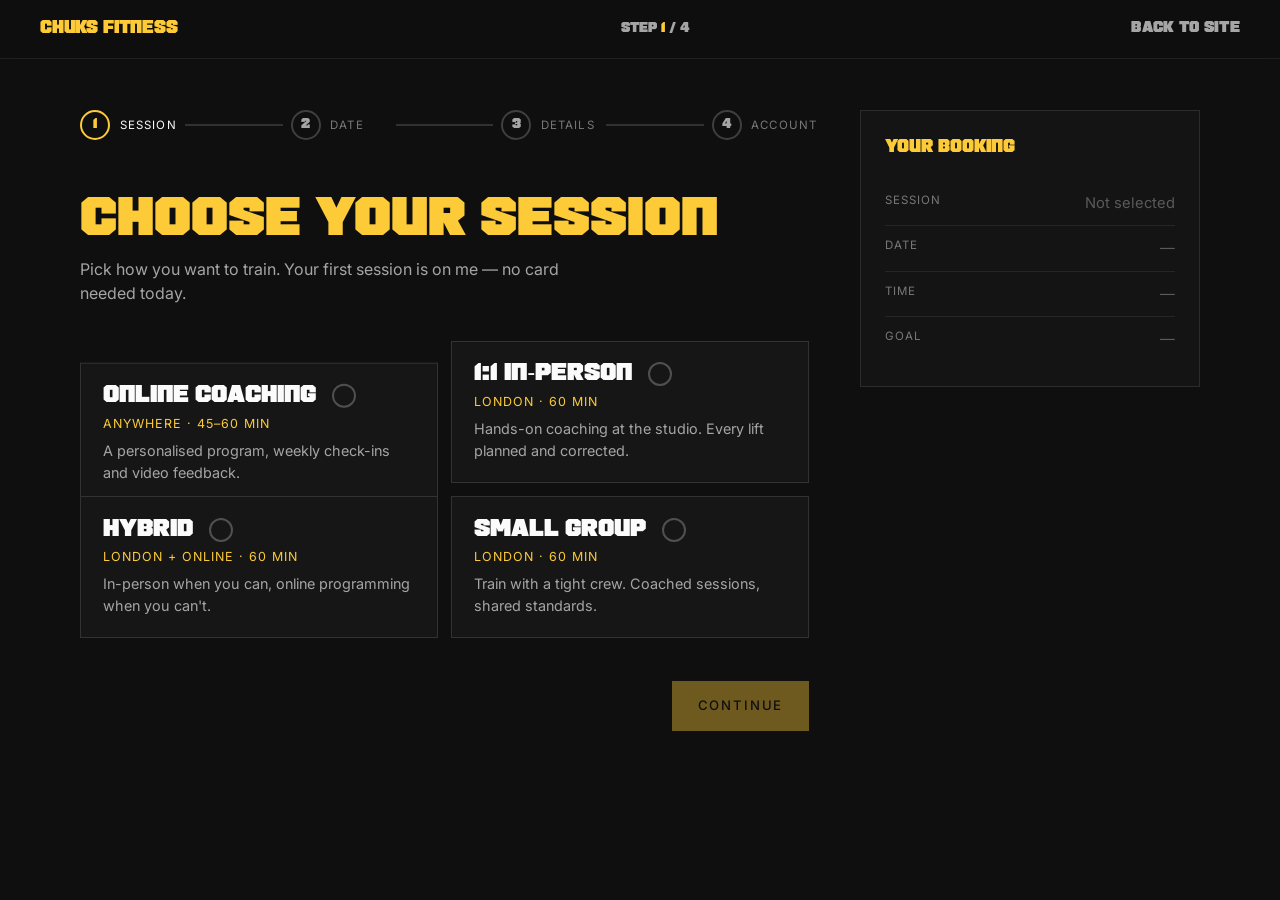
==== booking.html @ 02df944b "Chuks Fitness — coach-led training site (rebuild of lahuella.club aesthetic) Single-page site + book" ====
<!DOCTYPE html>
<html lang="en" class="no-js">
<head>
  <meta charset="UTF-8" />
  <meta name="viewport" content="width=device-width, initial-scale=1.0" />
  <title>Book a session — Chuks Fitness</title>
  <meta name="description" content="Book your free first session with Chuks Fitness — online or in-person coaching in London." />
  <link rel="icon" type="image/svg+xml" href="assets/favicon.svg" />
  <meta name="theme-color" content="#0f0f0f" />
  <link rel="preconnect" href="https://fonts.googleapis.com" />
  <link rel="preconnect" href="https://fonts.gstatic.com" crossorigin />
  <link href="https://fonts.googleapis.com/css2?family=Inter:wght@400;500;600;700&display=swap" rel="stylesheet" />
  <link rel="stylesheet" href="css/styles.css" />
  <link rel="stylesheet" href="css/booking.css" />
  <script>document.documentElement.classList.remove('no-js');</script>
</head>
<body class="booking-page">

  <header class="bk-header">
    <a href="index.html" class="bk-logo">Chuks Fitness</a>
    <span class="bk-stepcount">Step <b id="stepNow">1</b> / 4</span>
    <a href="index.html" class="bk-back hover-effect">Back to site</a>
  </header>

  <main class="bk-wrap">
    <div class="bk-grid">
      <div class="bk-main">

        <!-- stepper -->
        <div class="stepper" id="stepper">
          <div class="stepper__item active"><span class="stepper__dot">1</span><span class="stepper__label">Session</span></div>
          <span class="stepper__bar"></span>
          <div class="stepper__item"><span class="stepper__dot">2</span><span class="stepper__label">Date</span></div>
          <span class="stepper__bar"></span>
          <div class="stepper__item"><span class="stepper__dot">3</span><span class="stepper__label">Details</span></div>
          <span class="stepper__bar"></span>
          <div class="stepper__item"><span class="stepper__dot">4</span><span class="stepper__label">Account</span></div>
        </div>

        <!-- STEP 1 — session -->
        <section class="step is-active" data-step="0">
          <div class="step__head"><h2>Choose your session</h2><p>Pick how you want to train. Your first session is on me — no card needed today.</p></div>
          <div class="opt-grid">
            <button class="opt" data-opt="Online coaching" data-meta="Anywhere · 45–60 min">
              <div class="opt__top"><span class="opt__name">Online coaching</span><span class="opt__check"><svg viewBox="0 0 24 24" fill="none" stroke="#0f0f0f" stroke-width="3"><path d="M5 12l5 5L20 6"/></svg></span></div>
              <span class="opt__meta">Anywhere · 45–60 min</span>
              <span class="opt__desc">A personalised program, weekly check-ins and video feedback.</span>
            </button>
            <button class="opt" data-opt="1:1 in-person" data-meta="London · 60 min">
              <div class="opt__top"><span class="opt__name">1:1 in&#8209;person</span><span class="opt__check"><svg viewBox="0 0 24 24" fill="none" stroke="#0f0f0f" stroke-width="3"><path d="M5 12l5 5L20 6"/></svg></span></div>
              <span class="opt__meta">London · 60 min</span>
              <span class="opt__desc">Hands-on coaching at the studio. Every lift planned and corrected.</span>
            </button>
            <button class="opt" data-opt="Hybrid" data-meta="London + online · 60 min">
              <div class="opt__top"><span class="opt__name">Hybrid</span><span class="opt__check"><svg viewBox="0 0 24 24" fill="none" stroke="#0f0f0f" stroke-width="3"><path d="M5 12l5 5L20 6"/></svg></span></div>
              <span class="opt__meta">London + online · 60 min</span>
              <span class="opt__desc">In-person when you can, online programming when you can't.</span>
            </button>
            <button class="opt" data-opt="Small group" data-meta="London · 60 min">
              <div class="opt__top"><span class="opt__name">Small group</span><span class="opt__check"><svg viewBox="0 0 24 24" fill="none" stroke="#0f0f0f" stroke-width="3"><path d="M5 12l5 5L20 6"/></svg></span></div>
              <span class="opt__meta">London · 60 min</span>
              <span class="opt__desc">Train with a tight crew. Coached sessions, shared standards.</span>
            </button>
          </div>
        </section>

        <!-- STEP 2 — date & time -->
        <section class="step" data-step="1">
          <div class="step__head"><h2>Pick a date &amp; time</h2><p>Choose a slot that works for you. Unavailable times are greyed out.</p></div>
          <div class="cal-layout">
            <div class="cal">
              <div class="cal-head">
                <span class="cal-title" id="calTitle">—</span>
                <div class="cal-nav">
                  <button id="calPrev" aria-label="Previous month"><svg viewBox="0 0 24 24" width="16" height="16" fill="none" stroke="currentColor" stroke-width="2"><path d="M15 18l-6-6 6-6"/></svg></button>
                  <button id="calNext" aria-label="Next month"><svg viewBox="0 0 24 24" width="16" height="16" fill="none" stroke="currentColor" stroke-width="2"><path d="M9 18l6-6-6-6"/></svg></button>
                </div>
              </div>
              <div class="cal-dow"><span>Mo</span><span>Tu</span><span>We</span><span>Th</span><span>Fr</span><span>Sa</span><span>Su</span></div>
              <div class="cal-grid" id="calGrid"></div>
            </div>
            <div class="slots-wrap">
              <h3>Available times</h3>
              <div id="slots"><p class="slots-empty">Select a date to see available times.</p></div>
            </div>
          </div>
        </section>

        <!-- STEP 3 — about you -->
        <section class="step" data-step="2">
          <div class="step__head"><h2>A bit about you</h2><p>So I can tailor the session before you even arrive.</p></div>
          <div class="field"><label for="fName">Your name</label><input id="fName" type="text" placeholder="First name" autocomplete="given-name" /></div>
          <div class="field">
            <label>Your main goal</label>
            <div class="chip-row" data-chips="goal">
              <button class="chip" data-val="Build strength">Build strength</button>
              <button class="chip" data-val="Lose fat">Lose fat</button>
              <button class="chip" data-val="Hybrid performance">Hybrid performance</button>
              <button class="chip" data-val="Run / endurance">Run / endurance</button>
              <button class="chip" data-val="HYROX">HYROX</button>
              <button class="chip" data-val="Feel better">Feel better</button>
            </div>
          </div>
          <div class="field">
            <label>Experience</label>
            <div class="chip-row" data-chips="level">
              <button class="chip" data-val="New to training">New to training</button>
              <button class="chip" data-val="Some experience">Some experience</button>
              <button class="chip" data-val="Experienced">Experienced</button>
            </div>
          </div>
          <div class="field"><label for="fNote">Anything I should know? (optional)</label><textarea id="fNote" rows="3" placeholder="Injuries, schedule, what you're really after…"></textarea></div>
        </section>

        <!-- STEP 4 — account -->
        <section class="step" data-step="3">
          <div class="step__head"><h2>Almost there</h2><p>Create your account to lock in your session — or log in if you've trained with me before.</p></div>
          <div class="auth-tabs">
            <button class="auth-tab is-active" data-auth="signup">Sign up</button>
            <button class="auth-tab" data-auth="login">Log in</button>
          </div>
          <div class="field" data-signup-only><label for="aName">Full name</label><input id="aName" type="text" placeholder="Your name" autocomplete="name" /></div>
          <div class="field"><label for="aEmail">Email</label><input id="aEmail" type="email" placeholder="you@email.com" autocomplete="email" /></div>
          <div class="field"><label for="aPass">Password</label><input id="aPass" type="password" placeholder="••••••••" autocomplete="new-password" /></div>
          <p class="auth-fine">By continuing you agree to the <a href="#">terms</a> &amp; <a href="#">privacy policy</a>.</p>
        </section>

        <!-- nav -->
        <div class="bk-nav" id="bkNav">
          <button class="btn btn-back is-hidden" id="btnBack" type="button">Back</button>
          <button class="btn btn-primary" id="btnNext" type="button" disabled>Continue</button>
        </div>

        <!-- success -->
        <div class="bk-success" id="bkSuccess">
          <div class="tick"><svg viewBox="0 0 24 24" fill="none" stroke="#0f0f0f" stroke-width="3"><path d="M5 12l5 5L20 6"/></svg></div>
          <h2>You're booked</h2>
          <p>Your first session is locked in. I've sent a confirmation to your email with everything you need.</p>
          <div class="sum-card" id="successSummary"></div>
          <a href="index.html" class="btn btn-primary">Back to site</a>
        </div>

      </div>

      <!-- summary -->
      <aside class="bk-summary">
        <h3>Your booking</h3>
        <div class="sum-row" data-goto="0"><span class="sum-k">Session</span><span class="sum-v empty" id="sumSession">Not selected</span></div>
        <div class="sum-row" data-goto="1"><span class="sum-k">Date</span><span class="sum-v empty" id="sumDate">—</span></div>
        <div class="sum-row" data-goto="1"><span class="sum-k">Time</span><span class="sum-v empty" id="sumTime">—</span></div>
        <div class="sum-row" data-goto="2"><span class="sum-k">Goal</span><span class="sum-v empty" id="sumGoal">—</span></div>
      </aside>

    </div>
  </main>

  <script src="vendor/gsap/gsap.min.js"></script>
  <script src="js/booking.js"></script>
</body>
</html>
---- css/styles.css ----
/* =========================================================
   CHHUKS FITNESS — faithful rebuild of lahuella.club
   Design tokens reverse-engineered from the original build.
   ========================================================= */

/* ---- Bundled display typeface (original CWM Bold) ---- */
@font-face {
  font-family: "CWM";
  src: url("../fonts/CWM-Bold.otf") format("opentype");
  font-weight: 700;
  font-style: normal;
  font-display: swap;
}

:root {
  /* colours (lifted from the original stylesheet) */
  --brand-500: #fdca38;   /* signature yellow */
  --brand-900: #6a5518;   /* deep gold */
  --gray-950: #0f0f0f;    /* near-black */
  --gray-800: #424242;
  --gray-500: #787878;
  --gray-300: #a5a5a5;
  --gray-50:  #f2f2f2;
  --paper:    #fbfbfb;    /* light text on dark */
  --bg:       #0f0f0f;    /* dark page background */
  --line:     rgba(255,255,255,0.2); /* dividers on dark */
  --black: #000;
  --white: #fff;

  --font-display: "CWM", "Arial Black", "Helvetica Neue", sans-serif;
  --font-sans: "Inter", ui-sans-serif, system-ui, -apple-system, sans-serif;

  --pad: 1rem;            /* container side padding (mobile) */
  --maxw: 1440px;
  --ease: cubic-bezier(0.22, 1, 0.36, 1);
}
@media (min-width: 1024px) { :root { --pad: 2rem; } }

/* ---- reset / base ---- */
*, *::before, *::after { box-sizing: border-box; }
html { -webkit-text-size-adjust: 100%; background: var(--bg); color-scheme: dark; }
::selection { background: var(--brand-500); color: var(--gray-950); }
body {
  margin: 0;
  background: var(--bg);
  color: var(--paper);
  font-family: var(--font-sans);
  font-size: 1rem;
  line-height: 1.5;
  -webkit-font-smoothing: antialiased;
  text-rendering: optimizeLegibility;
  overflow-x: hidden;
}
img { display: block; max-width: 100%; }
a { color: inherit; text-decoration: none; }
button { font: inherit; color: inherit; background: none; border: 0; cursor: pointer; }
ul { margin: 0; padding: 0; list-style: none; }
h1, h2, h3, h4, p { margin: 0; }

/* ScrollSmoother requires no-scroll on body while it owns the scroll */
.no-scroll { overflow: hidden; height: 100vh; }

/* ---- layout helpers ---- */
.container {
  width: 100%;
  max-width: var(--maxw);
  margin-inline: auto;
  padding-inline: var(--pad);
}
.grid-12 { display: grid; grid-template-columns: repeat(12, minmax(0, 1fr)); column-gap: clamp(0.75rem, 1.4vw, 1rem); }
.grid-8  { display: grid; grid-template-columns: repeat(8, minmax(0, 1fr));  column-gap: clamp(0.75rem, 1.4vw, 1rem); }

/* ---- typography ---- */
.display, .h-sec {
  font-family: var(--font-display);
  font-weight: 700;
  text-transform: uppercase;
  line-height: 0.86;
  letter-spacing: -0.01em;
}
/* hero headline */
.h-hero {
  font-family: var(--font-display);
  font-weight: 700;
  text-transform: uppercase;
  line-height: 0.92;
  letter-spacing: -0.01em;
  font-size: clamp(2.4rem, 7.5vw, 6.5rem);
}
/* big section headings (text-4xl -> text-9xl) */
.h-sec { font-size: clamp(2.5rem, 10vw, 8.5rem); }
/* program row titles (text-xl -> text-5xl) */
.h-prog {
  font-family: var(--font-display);
  font-weight: 700;
  text-transform: uppercase;
  line-height: 1;
  font-size: clamp(1.6rem, 6.5vw, 3.6rem);
}
.kicker {
  font-size: 0.78rem;
  letter-spacing: 0.22em;
  text-transform: uppercase;
  font-weight: 500;
}
.lead { font-size: clamp(1rem, 1.4vw, 1.25rem); color: var(--gray-300); }

.text-brand { color: var(--brand-500); }
.bg-brand { background: var(--brand-500); }
.bg-dark { background: var(--gray-950); }

/* center-grow underline (the original .hover-effect) */
.hover-effect { position: relative; transition: color 0.4s var(--ease); display: inline-block; }
.hover-effect::after {
  content: ""; position: absolute; top: 100%; left: 50%;
  height: 3px; width: 0; transform: translateX(-50%);
  background: var(--brand-500); transition: width 0.4s var(--ease);
}
.hover-effect:hover { color: var(--brand-500); }
.hover-effect:hover::after { width: 100%; }

/* ===========================================================
   PRELOADER
   =========================================================== */
#preloader {
  position: fixed; inset: 0; z-index: 200;
  background: var(--gray-950); color: var(--brand-500);
  display: flex; align-items: center; justify-content: center;
}
#preloader .pl-word { font-family: var(--font-display); text-transform: uppercase; font-size: clamp(2rem, 9vw, 6rem); line-height: 1; overflow: hidden; }
#preloader .pl-count { position: absolute; bottom: 6vh; right: var(--pad); font-family: var(--font-display); font-size: clamp(3rem, 14vw, 11rem); line-height: 0.8; color: var(--brand-500); }
#preloader .pl-bar { position: absolute; bottom: 0; left: 0; height: 4px; width: 0; background: var(--brand-500); }

/* ===========================================================
   HEADER + MENU
   =========================================================== */
.site-header {
  position: fixed; top: 0; left: 0; width: 100%; z-index: 90;
  display: flex; align-items: center; justify-content: space-between;
  padding: 1.35rem var(--pad);
  color: var(--brand-500);
  transition: transform 0.5s var(--ease);
}
.hd-group { display: flex; align-items: center; gap: clamp(1.25rem, 2.6vw, 2.75rem); }
.hd-link, .hd-lang {
  font-family: var(--font-display); text-transform: uppercase; line-height: 1;
  font-size: clamp(1rem, 1.25vw, 1.35rem); letter-spacing: 0.005em; color: var(--brand-500);
}
.hd-lang { cursor: default; }
.hd-wa { color: var(--brand-500); display: flex; transition: transform 0.3s var(--ease); }
.hd-wa:hover { transform: scale(1.12); }
.menu-toggle { display: flex; flex-direction: column; justify-content: center; align-items: flex-end; gap: 5px; width: 48px; height: 48px; padding: 0 12px; background: var(--brand-500); color: var(--gray-950); transition: transform 0.3s var(--ease); }
.menu-toggle span { height: 3px; width: 100%; background: currentColor; transition: transform 0.4s var(--ease), opacity 0.3s, width 0.3s var(--ease); }
.menu-toggle span:nth-child(2) { width: 58%; }
.menu-toggle:hover { transform: scale(1.08); }
.menu-toggle:hover span:nth-child(2) { width: 100%; }
.hd-logo { position: absolute; left: 50%; top: 50%; transform: translate(-50%, -50%); font-family: var(--font-display); text-transform: uppercase; color: var(--brand-500); font-size: clamp(1rem, 1.4vw, 1.3rem); line-height: 1; letter-spacing: -0.01em; white-space: nowrap; }
@media (max-width: 1023px) { .hd-link, .hd-lang { display: none; } }
body.menu-open .menu-toggle span:nth-child(1) { transform: translateY(8px) rotate(45deg); }
body.menu-open .menu-toggle span:nth-child(2) { opacity: 0; }
body.menu-open .menu-toggle span:nth-child(3) { transform: translateY(-8px) rotate(-45deg); }
.header-hidden { transform: translateY(-110%); }

/* full-screen overlay menu */
.menu-overlay {
  position: fixed; inset: 0; z-index: 80;
  background: var(--gray-950); color: var(--paper);
  display: grid; grid-template-rows: 1fr auto;
  padding: 7rem var(--pad) 2.5rem;
  clip-path: inset(0 0 100% 0);
  visibility: hidden;
}
.menu-overlay nav { display: flex; flex-direction: column; justify-content: center; gap: 0.4rem; }
.menu-overlay nav a {
  font-family: var(--font-display); text-transform: uppercase;
  font-size: clamp(2.2rem, 9vw, 6rem); line-height: 1.02; color: var(--paper);
  width: max-content;
}
.menu-overlay nav a:hover { color: var(--brand-500); }
.menu-foot { display: flex; flex-wrap: wrap; gap: 1.4rem 2rem; justify-content: space-between; align-items: end; border-top: 1px solid #2a2a2a; padding-top: 1.5rem; font-size: 0.85rem; letter-spacing: 0.06em; text-transform: uppercase; color: var(--gray-300); }
.menu-foot a:hover { color: var(--brand-500); }

/* ===========================================================
   HERO
   =========================================================== */
.hero { position: relative; height: 100svh; min-height: 600px; overflow: hidden; }
.hero__media { position: absolute; inset: -8% 0; z-index: 0; will-change: transform; }
.hero__media img { width: 100%; height: 100%; object-fit: cover; object-position: center 50%; will-change: transform; }
/* mobile: shift crop so the man on the left sits left-of-frame, face clear of the text */
@media (max-width: 1023px) { .hero__media img { object-position: 44% center; } }
.hero::after { content: ""; position: absolute; inset: 0; z-index: 1;
  background: radial-gradient(125% 95% at 50% 38%, rgba(0,0,0,0.22), rgba(0,0,0,0.8) 100%); }

/* giant stacked headline with cycling middle word */
.hero-title {
  position: absolute; z-index: 3; top: 45%; left: 50%; transform: translate(-50%, -50%);
  width: 100%; margin: 0; padding: 0 var(--pad); text-align: center;
  font-family: var(--font-display); font-weight: 700; text-transform: uppercase;
  color: var(--brand-500); line-height: 0.86; letter-spacing: -0.01em;
  font-size: clamp(2.8rem, 13.5vw, 12rem);
}
.ht-line { display: block; overflow: hidden; }
.ht-line > span { display: block; }
/* taller mask box fully contains the glyph so the next word can't peek;
   negative margin pulls the line back to the tight visual rhythm */
.ht-rotwrap { height: 1.3em; margin-block: -0.22em; }
.ht-rotator { display: block; overflow: hidden; height: 1.3em; }
.ht-words { display: flex; flex-direction: column; will-change: transform; }
.ht-word { height: 1.3em; line-height: 1.3; display: flex; align-items: center; justify-content: center; white-space: nowrap; }

/* video / motion pause control */
.hero-pause {
  position: absolute; z-index: 5; right: var(--pad);
  bottom: calc(clamp(58px, 8vh, 92px) + 1.4rem);
  width: 48px; height: 48px; display: flex; align-items: center; justify-content: center;
  color: var(--brand-500); transition: transform 0.3s var(--ease);
}
.hero-pause:hover { transform: scale(1.1); }
.pause-ic { position: relative; width: 16px; height: 19px; }
.pause-ic::before, .pause-ic::after { content: ""; position: absolute; top: 0; width: 5px; height: 100%; background: currentColor; }
.pause-ic::before { left: 1px; } .pause-ic::after { right: 1px; }
.hero-pause.is-paused .pause-ic::before {
  left: 50%; transform: translateX(-40%); width: 0; height: 0; background: transparent;
  border-top: 9px solid transparent; border-bottom: 9px solid transparent; border-left: 15px solid currentColor;
}
.hero-pause.is-paused .pause-ic::after { display: none; }

/* bottom yellow band + bordered CTA */
.hero-band {
  position: absolute; bottom: 0; left: 0; width: 100%; z-index: 4;
  height: clamp(58px, 8vh, 92px); background: var(--brand-500);
  display: flex; align-items: center; justify-content: center;
}
.hero-cta {
  font-family: var(--font-display); text-transform: uppercase; line-height: 1;
  font-size: clamp(1.05rem, 2.1vw, 1.9rem); color: var(--gray-950);
  background: var(--brand-500); border: 3px solid var(--gray-950);
  padding: 0.6em 1.5em; transition: background 0.35s var(--ease), color 0.35s var(--ease);
}
.hero-cta:hover { background: var(--gray-950); color: var(--brand-500); }

.hero__row { margin-top: 2rem; display: flex; flex-wrap: wrap; gap: 1rem 1.5rem; align-items: center; }
.sr-only { position: absolute; width: 1px; height: 1px; padding: 0; margin: -1px; overflow: hidden; clip: rect(0,0,0,0); white-space: nowrap; border: 0; }

/* buttons */
.btn {
  display: inline-flex; align-items: center; gap: 0.6rem;
  font-size: 0.82rem; letter-spacing: 0.14em; text-transform: uppercase; font-weight: 500;
  padding: 0.95rem 1.6rem; border-radius: 0; transition: background 0.35s, color 0.35s, transform 0.35s var(--ease);
}
.btn-primary { background: var(--brand-500); color: var(--gray-950); }
.btn-primary:hover { transform: translateY(-2px); }
.btn-ghost { border: 1.5px solid rgba(255,255,255,0.55); color: #fff; }
.btn-ghost:hover { background: #fff; color: var(--gray-950); }
.btn-dark { background: transparent; border: 1.5px solid rgba(255,255,255,0.35); color: var(--paper); }
.btn-dark:hover { background: var(--brand-500); color: var(--gray-950); border-color: var(--brand-500); transform: translateY(-2px); }

/* ===========================================================
   SECTION SHELL
   =========================================================== */
section { position: relative; }
.section-pad { padding-block: clamp(3.5rem, 9vw, 8rem); }
.section-label { color: var(--brand-500); margin-bottom: 2.5rem; }

/* ===========================================================
   PROGRAMS (accordion rows w/ hover image)
   =========================================================== */
.programs .h-sec { color: var(--brand-500); margin-bottom: clamp(1.75rem, 4vw, 3.5rem); }
.programs__grid { display: grid; gap: 2rem; }
@media (min-width: 1024px) {
  .programs__grid { grid-template-columns: 0.82fr 1.18fr; gap: clamp(2rem, 4vw, 4.5rem); align-items: start; }
}

/* LEFT — image that swaps with the active program */
.programs__media { position: relative; }
@media (min-width: 1024px) { .programs__media { position: sticky; top: 92px; } }
.pm-stack { position: relative; width: 100%; aspect-ratio: 4/5; overflow: hidden; border-radius: 0; background: #1a1a1a; }
.pm-img { position: absolute; inset: 0; width: 100%; height: 100%; object-fit: cover; opacity: 0; transform: scale(1.06); transition: opacity 0.6s var(--ease), transform 1s var(--ease); }
.pm-img.is-active { opacity: 1; transform: scale(1); }
.pm-cta {
  position: absolute; left: 0; bottom: clamp(1rem, 3vw, 2rem); z-index: 3;
  font-family: var(--font-display); text-transform: uppercase; line-height: 1;
  font-size: clamp(0.95rem, 1.3vw, 1.35rem); color: var(--gray-950);
  background: var(--brand-500); border: 3px solid var(--gray-950);
  padding: 0.55em 1.1em; transition: background 0.35s var(--ease), color 0.35s var(--ease);
}
.pm-cta:hover { background: var(--gray-950); color: var(--brand-500); }

/* RIGHT — program list; active item becomes a yellow panel */
.programs__list { display: flex; flex-direction: column; gap: 0.4rem; }
.prog-item { border-radius: 0; transition: background 0.45s var(--ease); overflow: hidden; }
.prog-item__title {
  display: block; width: 100%; text-align: left; cursor: pointer;
  font-family: var(--font-display); text-transform: uppercase; line-height: 1;
  font-size: clamp(1.45rem, 3.4vw, 3rem); color: var(--paper);
  padding: clamp(0.65rem, 1.3vw, 1rem) clamp(1rem, 1.8vw, 1.5rem);
  transition: color 0.4s var(--ease);
}
.prog-item.is-active { background: var(--brand-500); }
.prog-item.is-active .prog-item__title { color: var(--gray-950); }
.prog-item__body { display: grid; grid-template-rows: 0fr; transition: grid-template-rows 0.5s var(--ease); }
.prog-item__body > div { overflow: hidden; }
.prog-item.is-active .prog-item__body { grid-template-rows: 1fr; }
.prog-item__body p {
  color: var(--gray-950); max-width: 54ch; font-size: clamp(0.95rem, 1.05vw, 1.1rem);
  padding: 0 clamp(1rem, 1.8vw, 1.5rem) clamp(1rem, 1.5vw, 1.35rem);
}
/* per-item image: shown only on mobile (desktop uses the big left image) */
.prog-item__thumb { display: none; }
@media (max-width: 1023px) {
  .programs__media { display: none; }
  .prog-item__thumb { display: block; aspect-ratio: 16/10; overflow: hidden; border-radius: 0; margin: 0 clamp(1rem,1.8vw,1.5rem) clamp(1rem,1.5vw,1.35rem); }
  .prog-item__thumb img { width: 100%; height: 100%; object-fit: cover; }
}

/* ===========================================================
   WAYS TO TRAIN (marquee + swiper)
   =========================================================== */
.ways .h-sec { text-align: left; }
@media (min-width: 1024px) { .ways .h-sec { text-align: center; } }
.ways__sub { text-align: center; color: var(--gray-300); margin-top: 0.5rem; text-transform: uppercase; letter-spacing: 0.16em; font-size: 0.85rem; }
.marquee { overflow: hidden; width: 100%; margin-block: clamp(2rem, 5vw, 4rem); border-block: 2px solid var(--line); padding-block: 1.2rem; }
.marquee__track { display: flex; gap: 0; width: max-content; will-change: transform; }
.marquee__item {
  font-family: var(--font-display); text-transform: uppercase; line-height: 0.7;
  font-size: clamp(2.5rem, 8vw, 7rem); padding-inline: clamp(1.5rem, 3vw, 3rem);
  display: inline-flex; align-items: center;
}
.marquee__item .sep { color: var(--brand-500); margin-left: clamp(1.5rem,3vw,3rem); }

.ways-swiper { overflow: visible; }
.way-card { position: relative; overflow: hidden; border-radius: 6px; aspect-ratio: 3/4; display: flex; align-items: flex-end; }
.way-card img { position: absolute; inset: 0; width: 100%; height: 100%; object-fit: cover; transition: transform 0.7s var(--ease); }
.way-card:hover img { transform: scale(1.06); }
.way-card::after { content: ""; position: absolute; inset: 0; background: linear-gradient(180deg, rgba(0,0,0,0) 35%, rgba(0,0,0,0.8) 100%); }
.way-card__body { position: relative; z-index: 2; padding: 1.5rem; color: #fff; }
.way-card__body h3 { font-family: var(--font-display); text-transform: uppercase; font-size: clamp(1.4rem, 2.4vw, 2rem); line-height: 1; }
.way-card__body p { color: rgba(255,255,255,0.82); font-size: 0.95rem; margin-top: 0.5rem; }
.way-card__tag { position: absolute; top: 1.1rem; left: 1.1rem; z-index: 2; background: var(--brand-500); color: var(--gray-950); font-size: 0.66rem; letter-spacing: 0.12em; text-transform: uppercase; padding: 0.4rem 0.7rem; border-radius: 999px; }

/* ===========================================================
   FEATURE — "This is Chhuks Fitness"
   =========================================================== */
.feature .h-sec { margin-bottom: clamp(1.5rem, 4vw, 3rem); }
.feature__grid { display: grid; gap: 2rem; }
.feature__media { overflow: hidden; border-radius: 6px; aspect-ratio: 4/5; }
.feature__media img { width: 100%; height: 115%; object-fit: cover; will-change: transform; }
.feature__text h3 { font-family: var(--font-display); text-transform: uppercase; font-size: clamp(1.5rem, 3vw, 2.6rem); line-height: 1; margin-bottom: 1.2rem; }
.feature__text p { color: var(--gray-300); max-width: 50ch; font-size: clamp(1rem,1.2vw,1.15rem); }
.feature__stats { display: flex; flex-wrap: wrap; gap: 2.5rem; margin-top: 2.5rem; }
.feature__stats .num { font-family: var(--font-display); font-size: clamp(2rem, 4vw, 3.4rem); line-height: 1; color: var(--brand-500); }
.feature__stats .lbl { font-size: 0.78rem; letter-spacing: 0.12em; text-transform: uppercase; color: var(--gray-300); margin-top: 0.4rem; }
@media (min-width: 1024px) {
  .feature__grid { grid-template-columns: 1fr 1fr; gap: 4rem; align-items: center; }
}

/* ===========================================================
   GALLERY — "Inside the training"
   =========================================================== */
.inside .h-sec { color: var(--brand-500); margin-bottom: clamp(1.5rem, 3vw, 2.5rem); }
.inside-statement {
  position: relative; z-index: 2;
  font-family: var(--font-display); text-transform: uppercase; color: var(--brand-500);
  line-height: 1.04; letter-spacing: -0.005em;
  font-size: clamp(1.4rem, 3.2vw, 2.9rem); max-width: 30ch; margin-bottom: 1.5rem;
}
.inside-grid { position: relative; display: grid; gap: clamp(0.9rem, 2vw, 1.6rem); }
@media (min-width: 768px) {
  .inside-grid { grid-template-columns: repeat(12, 1fr); align-items: start; column-gap: clamp(0.9rem,2vw,1.6rem); row-gap: clamp(0.9rem,2vw,1.6rem); }
  .inside-statement { grid-column: 4 / 13; grid-row: 1; margin-bottom: 0; }
  .i-a { grid-column: 1 / 4; grid-row: 1 / 4; align-self: stretch; aspect-ratio: auto; }
  .i-b { grid-column: 4 / 7; grid-row: 2; }
  .i-c { grid-column: 7 / 10; grid-row: 2; }
  .i-d { grid-column: 10 / 13; grid-row: 2; }
  .inside-cta { grid-column: 4 / 13; grid-row: 3; }
}
.inside-img { display: block; overflow: hidden; position: relative; z-index: 1; aspect-ratio: 3 / 4; border: 3px solid var(--brand-500); }
.inside-img img { width: 100%; height: 100%; object-fit: cover; transition: transform 0.7s var(--ease); }
.inside-img:hover img { transform: scale(1.04); }
.inside-cta {
  justify-self: center; align-self: center; text-align: center; white-space: nowrap;
  font-family: var(--font-display); text-transform: uppercase; line-height: 1;
  font-size: clamp(0.85rem, 1.4vw, 1.4rem); color: var(--gray-950);
  background: var(--brand-500); border: 3px solid var(--gray-950);
  padding: 0.7em 1.3em; transition: background 0.35s var(--ease), color 0.35s var(--ease);
}
.inside-cta:hover { background: var(--gray-950); color: var(--brand-500); }

/* ===========================================================
   FAQ
   =========================================================== */
.faq .h-sec { margin-bottom: clamp(1.5rem, 4vw, 3rem); }
.faq__list { border-top: 2px solid var(--line); }
.faq-item { border-bottom: 2px solid var(--line); }
.faq-item.extra { display: none; }
.faq-item.extra.show { display: block; }
.faq-q { display: flex; align-items: center; justify-content: space-between; gap: 1rem; width: 100%; text-align: left; padding-block: 1.15rem; }
.faq-q h3 { font-size: clamp(1rem, 1.6vw, 1.3rem); text-transform: uppercase; letter-spacing: 0.01em; font-weight: 600; }
.faq-q .ic { width: 22px; height: 22px; position: relative; flex: none; }
.faq-q .ic::before, .faq-q .ic::after { content: ""; position: absolute; background: var(--paper); transition: transform 0.4s var(--ease); }
.faq-q .ic::before { top: 50%; left: 0; width: 100%; height: 2px; transform: translateY(-50%); }
.faq-q .ic::after  { left: 50%; top: 0; height: 100%; width: 2px; transform: translateX(-50%); }
.faq-item.open .ic::after { transform: translateX(-50%) scaleY(0); }
.faq-a { height: 0; overflow: hidden; }
.faq-a p { padding-bottom: 1.3rem; max-width: 70ch; color: var(--gray-300); }
.faq-more { margin-top: 1.6rem; }

/* ===========================================================
   CULTURE / CTA
   =========================================================== */
.culture { position: relative; color: #fff; overflow: hidden; }
.culture__bg { position: absolute; inset: -10% 0; z-index: 0; }
.culture__bg img { width: 100%; height: 100%; object-fit: cover; will-change: transform; }
.culture::after { content: ""; position: absolute; inset: 0; background: rgba(15,15,15,0.72); z-index: 1; }
.culture__inner { position: relative; z-index: 2; }
.culture .h-sec { color: var(--brand-500); }
.culture__statement { font-family: var(--font-display); text-transform: uppercase; line-height: 0.95; font-size: clamp(1.6rem, 4.5vw, 3.6rem); max-width: 20ch; margin-block: 1.5rem 2.5rem; }
.culture__statement em { color: var(--brand-500); font-style: normal; }

/* ===========================================================
   FOOTER
   =========================================================== */
.site-footer { background: var(--black); color: var(--brand-500); padding-block: clamp(3rem, 6vw, 5rem) 2rem; border-top: 1px solid rgba(255,255,255,0.09); }
.footer-logo { font-family: var(--font-display); text-transform: uppercase; line-height: 0.82; font-size: clamp(3rem, 16vw, 13rem); color: var(--brand-500); letter-spacing: -0.01em; }
.footer-grid { display: grid; grid-template-columns: 2fr 1fr 1fr; gap: 2rem; margin-bottom: 3rem; }
.footer-col h4 { font-size: 0.72rem; letter-spacing: 0.16em; text-transform: uppercase; color: var(--gray-500); margin-bottom: 1rem; }
.footer-col a { display: block; padding-block: 0.3rem; color: var(--paper); text-transform: uppercase; font-size: 0.95rem; }
.footer-col a:hover { color: var(--brand-500); }
.footer-bottom { display: flex; flex-wrap: wrap; justify-content: space-between; gap: 1rem; padding-top: 1.5rem; border-top: 1px solid #242424; font-size: 0.78rem; letter-spacing: 0.06em; text-transform: uppercase; color: var(--gray-500); }
@media (max-width: 720px) { .footer-grid { grid-template-columns: 1fr 1fr; } }

/* ===========================================================
   ANIMATION BASE STATES (revealed by JS; safe fallback if JS off)
   =========================================================== */
.line-mask { overflow: hidden; }
[data-reveal] { will-change: transform, opacity; }
.no-js [data-reveal], .reduced [data-reveal] { opacity: 1 !important; transform: none !important; }

/* ===========================================================
   RESPONSIVE TWEAKS
   =========================================================== */
@media (max-width: 1023px) {
  .header-cta { display: none; }
  .prog-head { grid-template-columns: 1fr auto; }
  .prog-index { display: none; }
}

/* reduced motion */
/* ===========================================================
   MARK LINE — video grows from between the words on scroll
   =========================================================== */
.markline { position: relative; height: 300vh; background: var(--bg); }
.markline__stage { position: relative; height: 100vh; overflow: hidden; display: flex; flex-direction: column; align-items: center; justify-content: center; gap: clamp(0.25rem, 2vh, 1.4rem); }
.ml-text { position: relative; z-index: 1; font-family: var(--font-display); text-transform: uppercase; color: var(--brand-500); line-height: 0.84; letter-spacing: -0.01em; text-align: center; font-size: clamp(2rem, 8.5vw, 7rem); will-change: transform, opacity; }
.ml-text span { display: block; }
.ml-video { position: relative; z-index: 2; height: 26vh; aspect-ratio: 9 / 16; overflow: hidden; flex: none; will-change: transform; }
.ml-video video { width: 100%; height: 100%; object-fit: cover; display: block; }
.ml-cta { position: absolute; z-index: 3; left: 50%; bottom: clamp(2rem, 8vh, 5rem); transform: translateX(-50%); font-family: var(--font-display); text-transform: uppercase; line-height: 1; font-size: clamp(1rem, 1.6vw, 1.6rem); color: var(--gray-950); background: var(--brand-500); border: 3px solid var(--gray-950); padding: 0.65em 1.4em; opacity: 0; will-change: opacity; transition: background 0.35s var(--ease), color 0.35s var(--ease); }
.ml-cta:hover { background: var(--gray-950); color: var(--brand-500); }
.no-js .ml-cta, .reduced .ml-cta { opacity: 1; }

/* ---- yellow scrollbar ---- */
html { scrollbar-color: var(--brand-500) #0f0f0f; scrollbar-width: thin; }
::-webkit-scrollbar { width: 12px; height: 12px; }
::-webkit-scrollbar-track { background: #0f0f0f; }
::-webkit-scrollbar-thumb { background: var(--brand-500); border: 3px solid #0f0f0f; border-radius: 0; }
::-webkit-scrollbar-thumb:hover { background: #ffd84d; }

@media (prefers-reduced-motion: reduce) {
  * { scroll-behavior: auto !important; }
}
---- css/booking.css ----
/* =========================================================
   CHHUKS FITNESS — Booking flow
   Upscale multi-step flow (Calendly / Cal.com / Equinox-style),
   on the site's dark + yellow CWM system.
   ========================================================= */

.booking-page { min-height: 100vh; overflow-x: hidden; }

/* ---- top bar ---- */
.bk-header {
  position: sticky; top: 0; z-index: 50;
  display: flex; align-items: center; justify-content: space-between;
  padding: 1.1rem clamp(1rem, 4vw, 2.5rem);
  background: rgba(15,15,15,0.85); backdrop-filter: blur(10px);
  border-bottom: 1px solid rgba(255,255,255,0.08);
}
.bk-logo { font-family: var(--font-display); text-transform: uppercase; font-size: 1.1rem; color: var(--brand-500); line-height: 1; letter-spacing: -0.01em; }
.bk-back { font-family: var(--font-display); font-size: 0.95rem; letter-spacing: 0.02em; text-transform: uppercase; color: var(--gray-300); }
.bk-back:hover { color: var(--brand-500); }
.bk-stepcount { font-family: var(--font-display); text-transform: uppercase; font-size: 0.85rem; color: var(--gray-300); }
.bk-stepcount b { color: var(--brand-500); }

/* ---- layout ---- */
.bk-wrap { width: 100%; max-width: 1200px; margin-inline: auto; padding: clamp(1.5rem, 4vw, 3.5rem) clamp(1rem, 4vw, 2.5rem) 5rem; }
.bk-grid { display: grid; gap: clamp(1.5rem, 4vw, 3.5rem); }
@media (min-width: 980px) { .bk-grid { grid-template-columns: 1fr 340px; align-items: start; } }

/* ---- stepper ---- */
.stepper { display: flex; align-items: center; gap: 0.5rem; margin-bottom: clamp(2rem, 5vw, 3.5rem); }
.stepper__item { display: flex; align-items: center; gap: 0.6rem; flex: 1; min-width: 0; }
.stepper__dot { width: 30px; height: 30px; flex: none; border-radius: 50%; border: 2px solid rgba(255,255,255,0.2); display: flex; align-items: center; justify-content: center; font-family: var(--font-display); font-size: 0.85rem; color: var(--gray-300); transition: all 0.4s var(--ease); }
.stepper__label { font-size: 0.72rem; letter-spacing: 0.1em; text-transform: uppercase; color: var(--gray-500); white-space: nowrap; }
.stepper__bar { flex: 1; height: 2px; background: rgba(255,255,255,0.14); position: relative; }
.stepper__bar::after { content: ""; position: absolute; inset: 0; width: 0; background: var(--brand-500); transition: width 0.5s var(--ease); }
.stepper__bar.filled::after { width: 100%; }
.stepper__item.active .stepper__dot { border-color: var(--brand-500); color: var(--brand-500); }
.stepper__item.done .stepper__dot { background: var(--brand-500); border-color: var(--brand-500); color: var(--gray-950); }
.stepper__item.active .stepper__label, .stepper__item.done .stepper__label { color: var(--paper); }
@media (max-width: 640px) { .stepper__label { display: none; } }

/* ---- steps ---- */
.bk-main { position: relative; }
.step { display: none; }
.step.is-active { display: block; }
.step__head { margin-bottom: clamp(1.5rem, 3vw, 2.2rem); }
.step__head h2 { font-family: var(--font-display); text-transform: uppercase; line-height: 0.95; font-size: clamp(1.9rem, 5vw, 3.4rem); color: var(--brand-500); }
.step__head p { color: var(--gray-300); margin-top: 0.6rem; max-width: 48ch; }

/* ---- session option cards ---- */
.opt-grid { display: grid; gap: 0.8rem; }
@media (min-width: 560px) { .opt-grid { grid-template-columns: 1fr 1fr; } }
.opt {
  position: relative; text-align: left; width: 100%; cursor: pointer;
  background: #161616; border: 1.5px solid rgba(255,255,255,0.12);
  padding: 1.3rem 1.4rem; transition: border-color 0.3s var(--ease), background 0.3s var(--ease), transform 0.3s var(--ease);
  display: flex; flex-direction: column; gap: 0.4rem;
}
.opt:hover { border-color: rgba(253,202,56,0.5); transform: translateY(-2px); }
.opt.is-selected { border-color: var(--brand-500); background: #1c1a12; }
.opt__top { display: flex; align-items: center; justify-content: space-between; gap: 1rem; }
.opt__name { font-family: var(--font-display); text-transform: uppercase; font-size: clamp(1.1rem, 2vw, 1.5rem); line-height: 1; }
.opt__meta { font-size: 0.78rem; letter-spacing: 0.08em; text-transform: uppercase; color: var(--brand-500); }
.opt__desc { font-size: 0.9rem; color: var(--gray-300); }
.opt__tag { align-self: flex-start; margin-top: 0.5rem; font-size: 0.66rem; letter-spacing: 0.12em; text-transform: uppercase; background: rgba(253,202,56,0.14); color: var(--brand-500); padding: 0.3rem 0.6rem; border-radius: 999px; }
.opt__check { width: 24px; height: 24px; flex: none; border-radius: 50%; border: 2px solid rgba(255,255,255,0.25); display: grid; place-items: center; transition: all 0.3s var(--ease); }
.opt.is-selected .opt__check { background: var(--brand-500); border-color: var(--brand-500); }
.opt__check svg { width: 13px; height: 13px; opacity: 0; transition: opacity 0.2s; }
.opt.is-selected .opt__check svg { opacity: 1; }

/* ---- calendar ---- */
.cal-layout { display: grid; gap: clamp(1.2rem, 3vw, 2.2rem); }
@media (min-width: 720px) { .cal-layout { grid-template-columns: 1.1fr 0.9fr; } }
.cal { background: #141414; border: 1px solid rgba(255,255,255,0.1); padding: 1.2rem; }
.cal-head { display: flex; align-items: center; justify-content: space-between; margin-bottom: 1rem; }
.cal-title { font-family: var(--font-display); text-transform: uppercase; font-size: 1.15rem; }
.cal-nav { display: flex; gap: 0.5rem; }
.cal-nav button { width: 34px; height: 34px; border: 1px solid rgba(255,255,255,0.18); color: var(--paper); display: grid; place-items: center; transition: all 0.3s var(--ease); }
.cal-nav button:hover:not(:disabled) { border-color: var(--brand-500); color: var(--brand-500); }
.cal-nav button:disabled { opacity: 0.3; cursor: not-allowed; }
.cal-dow { display: grid; grid-template-columns: repeat(7,1fr); gap: 4px; margin-bottom: 6px; }
.cal-dow span { text-align: center; font-size: 0.66rem; letter-spacing: 0.06em; text-transform: uppercase; color: var(--gray-500); }
.cal-grid { display: grid; grid-template-columns: repeat(7,1fr); gap: 4px; }
.cal-day { aspect-ratio: 1; display: grid; place-items: center; font-size: 0.92rem; color: var(--paper); border: 1px solid transparent; cursor: pointer; transition: all 0.2s var(--ease); }
.cal-day:hover:not(.is-disabled):not(.is-empty) { border-color: var(--brand-500); }
.cal-day.is-empty { cursor: default; }
.cal-day.is-disabled { color: var(--gray-800); cursor: not-allowed; }
.cal-day.is-selected { background: var(--brand-500); color: var(--gray-950); font-weight: 600; }
.cal-day.is-today:not(.is-selected) { box-shadow: inset 0 0 0 1px rgba(253,202,56,0.4); }

.slots-wrap h3 { font-family: var(--font-display); text-transform: uppercase; font-size: 1.05rem; margin-bottom: 0.8rem; }
.slots-empty { color: var(--gray-500); font-size: 0.9rem; }
.slots { display: grid; grid-template-columns: repeat(auto-fill, minmax(86px,1fr)); gap: 0.55rem; }
.slot { padding: 0.7rem 0.5rem; text-align: center; background: #161616; border: 1.5px solid rgba(255,255,255,0.12); font-size: 0.92rem; cursor: pointer; transition: all 0.25s var(--ease); }
.slot:hover:not(.is-disabled) { border-color: var(--brand-500); }
.slot.is-disabled { color: var(--gray-800); cursor: not-allowed; text-decoration: line-through; }
.slot.is-selected { background: var(--brand-500); color: var(--gray-950); border-color: var(--brand-500); font-weight: 600; }

/* ---- details form ---- */
.field { margin-bottom: 1.2rem; }
.field label { display: block; font-size: 0.74rem; letter-spacing: 0.1em; text-transform: uppercase; color: var(--gray-300); margin-bottom: 0.5rem; }
.field input, .field textarea, .field select {
  width: 100%; background: #141414; border: 1.5px solid rgba(255,255,255,0.14); color: var(--paper);
  padding: 0.9rem 1rem; font: inherit; transition: border-color 0.3s var(--ease);
}
.field input:focus, .field textarea:focus, .field select:focus { outline: none; border-color: var(--brand-500); }
.chip-row { display: flex; flex-wrap: wrap; gap: 0.5rem; }
.chip { padding: 0.6rem 1rem; background: #161616; border: 1.5px solid rgba(255,255,255,0.12); cursor: pointer; font-size: 0.9rem; transition: all 0.25s var(--ease); text-transform: uppercase; letter-spacing: 0.04em; }
.chip:hover { border-color: rgba(253,202,56,0.5); }
.chip.is-selected { background: var(--brand-500); color: var(--gray-950); border-color: var(--brand-500); font-weight: 600; }

/* ---- auth step ---- */
.auth-tabs { display: flex; gap: 0; margin-bottom: 1.6rem; border: 1.5px solid rgba(255,255,255,0.14); width: max-content; }
.auth-tab { padding: 0.6rem 1.4rem; font-family: var(--font-display); text-transform: uppercase; font-size: 0.95rem; color: var(--gray-300); cursor: pointer; transition: all 0.3s var(--ease); }
.auth-tab.is-active { background: var(--brand-500); color: var(--gray-950); }
.social-row { display: grid; gap: 0.7rem; margin-bottom: 1.4rem; }
@media (min-width: 480px) { .social-row { grid-template-columns: 1fr 1fr; } }
.social-btn { display: flex; align-items: center; justify-content: center; gap: 0.6rem; padding: 0.85rem 1rem; background: #161616; border: 1.5px solid rgba(255,255,255,0.14); color: var(--paper); font-size: 0.9rem; transition: all 0.3s var(--ease); }
.social-btn:hover { border-color: var(--brand-500); }
.social-btn svg { width: 18px; height: 18px; }
.auth-divider { display: flex; align-items: center; gap: 1rem; color: var(--gray-500); font-size: 0.72rem; letter-spacing: 0.1em; text-transform: uppercase; margin: 0 0 1.4rem; }
.auth-divider::before, .auth-divider::after { content: ""; flex: 1; height: 1px; background: rgba(255,255,255,0.12); }
.auth-fine { font-size: 0.78rem; color: var(--gray-500); margin-top: 1rem; }
.auth-fine a { color: var(--brand-500); }

/* ---- step nav ---- */
.bk-nav { display: flex; align-items: center; justify-content: space-between; gap: 1rem; margin-top: clamp(1.8rem, 4vw, 2.6rem); }
.bk-nav .btn[disabled] { opacity: 0.4; pointer-events: none; }
.btn-back { background: transparent; border: 1.5px solid rgba(255,255,255,0.25); color: var(--paper); }
.btn-back:hover { border-color: var(--paper); }
.btn-back.is-hidden { visibility: hidden; }

/* ---- summary ---- */
.bk-summary { background: #141414; border: 1px solid rgba(255,255,255,0.1); padding: 1.5rem; position: sticky; top: 92px; }
.bk-summary h3 { font-family: var(--font-display); text-transform: uppercase; font-size: 1.1rem; color: var(--brand-500); margin-bottom: 1.2rem; }
.sum-row { display: flex; justify-content: space-between; gap: 1rem; padding: 0.7rem 0; border-bottom: 1px solid rgba(255,255,255,0.08); }
.sum-row:last-of-type { border-bottom: 0; }
.sum-k { font-size: 0.72rem; letter-spacing: 0.08em; text-transform: uppercase; color: var(--gray-500); }
.sum-v { text-align: right; font-size: 0.92rem; color: var(--paper); }
.sum-v.empty { color: var(--gray-700, #5a5a5a); color: #5a5a5a; }
.sum-edit { background: none; color: var(--brand-500); font-size: 0.68rem; letter-spacing: 0.06em; text-transform: uppercase; cursor: pointer; margin-left: 0.5rem; }
.sum-note { margin-top: 1.2rem; padding-top: 1.2rem; border-top: 1px solid rgba(255,255,255,0.08); font-size: 0.8rem; color: var(--gray-300); display: flex; gap: 0.5rem; }
.sum-note .dot { color: var(--brand-500); }

/* ---- success ---- */
.bk-success { display: none; text-align: center; padding: clamp(2rem,6vw,5rem) 1rem; }
.bk-success.is-active { display: block; }
.bk-success .tick { width: 84px; height: 84px; margin: 0 auto 1.5rem; border-radius: 50%; background: var(--brand-500); display: grid; place-items: center; }
.bk-success .tick svg { width: 40px; height: 40px; }
.bk-success h2 { font-family: var(--font-display); text-transform: uppercase; font-size: clamp(2rem,6vw,4rem); color: var(--brand-500); line-height: 0.95; }
.bk-success p { color: var(--gray-300); max-width: 44ch; margin: 1rem auto 2rem; }
.bk-success .sum-card { max-width: 420px; margin: 0 auto 2rem; text-align: left; background: #141414; border: 1px solid rgba(255,255,255,0.1); padding: 1.3rem 1.5rem; }

/* styled dropdown to match the site */
.field select { appearance: none; -webkit-appearance: none; border-radius: 0; cursor: pointer; padding-right: 2.8rem;
  background-image: url("data:image/svg+xml,%3Csvg xmlns='http://www.w3.org/2000/svg' width='14' height='14' viewBox='0 0 24 24' fill='none' stroke='%23fdca38' stroke-width='2.5'%3E%3Cpath d='M6 9l6 6 6-6'/%3E%3C/svg%3E");
  background-repeat: no-repeat; background-position: right 1rem center; }
.field select option { background: #141414; color: var(--paper); }
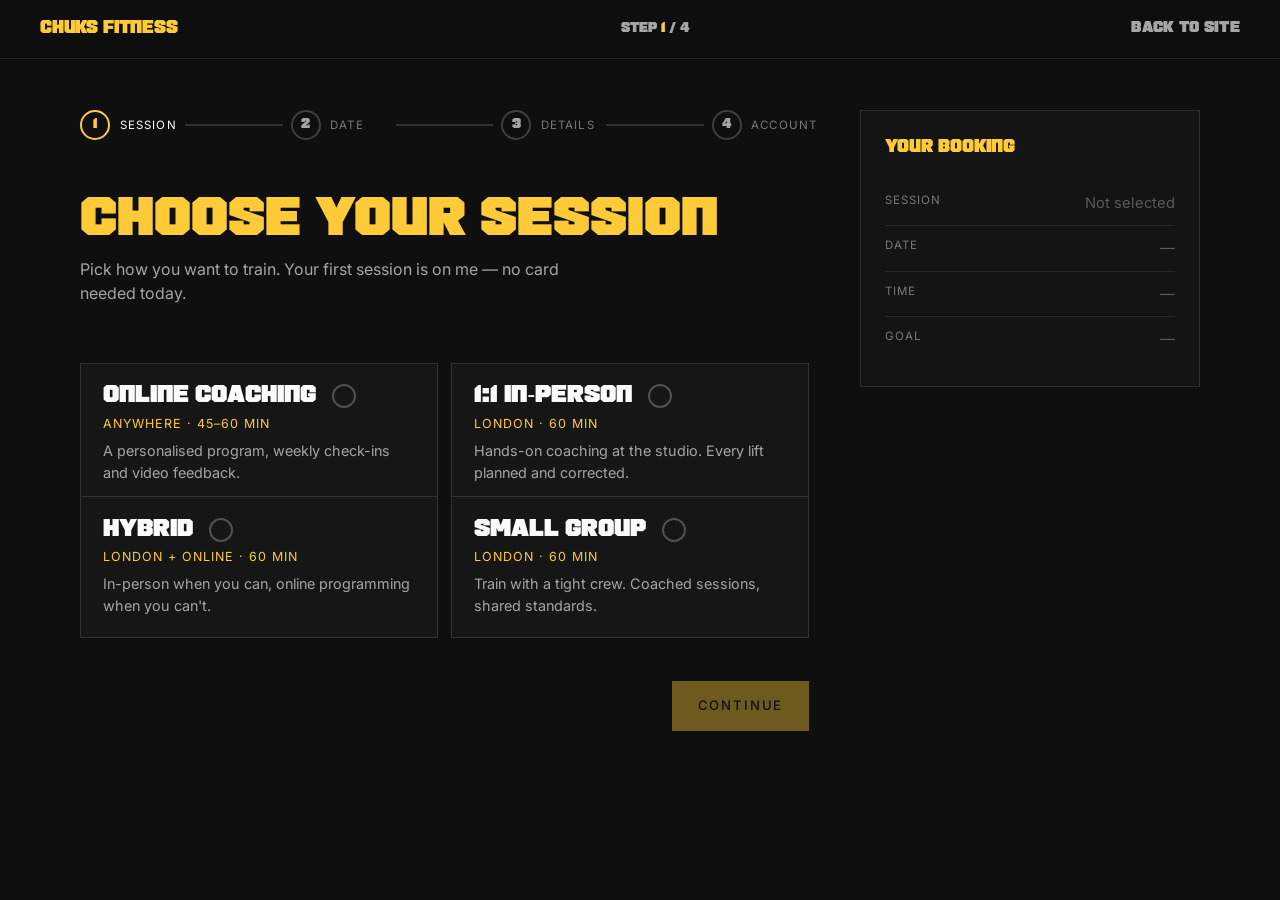
==== commit ff2adf7c: "Audit fixes + section reworks: testimonials, OG tags, tap targets; Inside-the-training image-wall wi" ====
--- a/booking.html
+++ b/booking.html
@@ -5,6 +5,11 @@
   <meta name="viewport" content="width=device-width, initial-scale=1.0" />
   <title>Book a session — Chuks Fitness</title>
   <meta name="description" content="Book your free first session with Chuks Fitness — online or in-person coaching in London." />
+  <meta property="og:title" content="Book a session — Chuks Fitness" />
+  <meta property="og:description" content="Book your free first session with Chuks Fitness — online or in-person coaching in London." />
+  <meta property="og:type" content="website" />
+  <meta property="og:image" content="https://chuksfitness.site/assets/img/hero.jpg" />
+  <meta name="twitter:card" content="summary_large_image" />
   <link rel="icon" type="image/svg+xml" href="assets/favicon.svg" />
   <meta name="theme-color" content="#0f0f0f" />
   <link rel="preconnect" href="https://fonts.googleapis.com" />
--- a/css/styles.css
+++ b/css/styles.css
@@ -147,7 +147,7 @@
   font-size: clamp(1rem, 1.25vw, 1.35rem); letter-spacing: 0.005em; color: var(--brand-500);
 }
 .hd-lang { cursor: default; }
-.hd-wa { color: var(--brand-500); display: flex; transition: transform 0.3s var(--ease); }
+.hd-wa { color: var(--brand-500); display: flex; align-items: center; justify-content: center; width: 44px; height: 44px; transition: transform 0.3s var(--ease); }
 .hd-wa:hover { transform: scale(1.12); }
 .menu-toggle { display: flex; flex-direction: column; justify-content: center; align-items: flex-end; gap: 5px; width: 48px; height: 48px; padding: 0 12px; background: var(--brand-500); color: var(--gray-950); transition: transform 0.3s var(--ease); }
 .menu-toggle span { height: 3px; width: 100%; background: currentColor; transition: transform 0.4s var(--ease), opacity 0.3s, width 0.3s var(--ease); }
@@ -309,8 +309,8 @@
 .prog-item__thumb { display: none; }
 @media (max-width: 1023px) {
   .programs__media { display: none; }
-  .prog-item__thumb { display: block; aspect-ratio: 16/10; overflow: hidden; border-radius: 0; margin: 0 clamp(1rem,1.8vw,1.5rem) clamp(1rem,1.5vw,1.35rem); }
-  .prog-item__thumb img { width: 100%; height: 100%; object-fit: cover; }
+  .prog-item__thumb { display: block; aspect-ratio: 3/4; overflow: hidden; border-radius: 0; margin: 0 clamp(1rem,1.8vw,1.5rem) clamp(1rem,1.5vw,1.35rem); }
+  .prog-item__thumb img { width: 100%; height: 100%; object-fit: cover; object-position: center 30%; }
 }
 
 /* ===========================================================
@@ -329,7 +329,7 @@
 .marquee__item .sep { color: var(--brand-500); margin-left: clamp(1.5rem,3vw,3rem); }
 
 .ways-swiper { overflow: visible; }
-.way-card { position: relative; overflow: hidden; border-radius: 6px; aspect-ratio: 3/4; display: flex; align-items: flex-end; }
+.way-card { position: relative; overflow: hidden; border-radius: 0; border: 3px solid var(--brand-500); aspect-ratio: 3/4; display: flex; align-items: flex-end; }
 .way-card img { position: absolute; inset: 0; width: 100%; height: 100%; object-fit: cover; transition: transform 0.7s var(--ease); }
 .way-card:hover img { transform: scale(1.06); }
 .way-card::after { content: ""; position: absolute; inset: 0; background: linear-gradient(180deg, rgba(0,0,0,0) 35%, rgba(0,0,0,0.8) 100%); }
@@ -357,33 +357,19 @@
 /* ===========================================================
    GALLERY — "Inside the training"
    =========================================================== */
-.inside .h-sec { color: var(--brand-500); margin-bottom: clamp(1.5rem, 3vw, 2.5rem); }
-.inside-statement {
-  position: relative; z-index: 2;
-  font-family: var(--font-display); text-transform: uppercase; color: var(--brand-500);
-  line-height: 1.04; letter-spacing: -0.005em;
-  font-size: clamp(1.4rem, 3.2vw, 2.9rem); max-width: 30ch; margin-bottom: 1.5rem;
-}
-.inside-grid { position: relative; display: grid; gap: clamp(0.9rem, 2vw, 1.6rem); }
-@media (min-width: 768px) {
-  .inside-grid { grid-template-columns: repeat(12, 1fr); align-items: start; column-gap: clamp(0.9rem,2vw,1.6rem); row-gap: clamp(0.9rem,2vw,1.6rem); }
-  .inside-statement { grid-column: 4 / 13; grid-row: 1; margin-bottom: 0; }
-  .i-a { grid-column: 1 / 4; grid-row: 1 / 4; align-self: stretch; aspect-ratio: auto; }
-  .i-b { grid-column: 4 / 7; grid-row: 2; }
-  .i-c { grid-column: 7 / 10; grid-row: 2; }
-  .i-d { grid-column: 10 / 13; grid-row: 2; }
-  .inside-cta { grid-column: 4 / 13; grid-row: 3; }
-}
-.inside-img { display: block; overflow: hidden; position: relative; z-index: 1; aspect-ratio: 3 / 4; border: 3px solid var(--brand-500); }
-.inside-img img { width: 100%; height: 100%; object-fit: cover; transition: transform 0.7s var(--ease); }
-.inside-img:hover img { transform: scale(1.04); }
-.inside-cta {
-  justify-self: center; align-self: center; text-align: center; white-space: nowrap;
-  font-family: var(--font-display); text-transform: uppercase; line-height: 1;
-  font-size: clamp(0.85rem, 1.4vw, 1.4rem); color: var(--gray-950);
-  background: var(--brand-500); border: 3px solid var(--gray-950);
-  padding: 0.7em 1.3em; transition: background 0.35s var(--ease), color 0.35s var(--ease);
-}
+.inside { position: relative; background: var(--bg); }
+.inside-wall { position: relative; }
+.inside-tiles { column-count: 2; column-gap: 6px; }
+@media (min-width: 760px) { .inside-tiles { column-count: 3; column-gap: 8px; } }
+.inside-tiles .tile { break-inside: avoid; margin-bottom: 6px; overflow: hidden; }
+@media (min-width: 760px) { .inside-tiles .tile { margin-bottom: 8px; } }
+.inside-tiles .tile img { width: 100%; height: auto; display: block; transition: transform 0.8s var(--ease); }
+.inside-tiles .tile:hover img { transform: scale(1.05); }
+.inside-overlay { position: absolute; inset: 0; z-index: 3; display: flex; flex-direction: column; align-items: center; justify-content: center; text-align: center; gap: clamp(1rem, 2.5vw, 1.6rem); padding: clamp(1.5rem, 5vw, 3rem); pointer-events: none; }
+.inside-overlay::before { content: ""; position: absolute; inset: 0; z-index: -1; background: radial-gradient(ellipse 85% 62% at 50% 50%, rgba(0,0,0,0.86), rgba(0,0,0,0.55) 45%, rgba(0,0,0,0.12) 100%); }
+.inside-overlay .h-sec { color: var(--brand-500); }
+.inside-statement { font-family: var(--font-display); text-transform: uppercase; color: var(--paper); line-height: 1.06; letter-spacing: -0.005em; font-size: clamp(1.05rem, 2vw, 1.7rem); max-width: 30ch; }
+.inside-cta { pointer-events: auto; font-family: var(--font-display); text-transform: uppercase; line-height: 1; font-size: clamp(0.85rem, 1.4vw, 1.4rem); color: var(--gray-950); background: var(--brand-500); border: 3px solid var(--gray-950); padding: 0.7em 1.3em; transition: background 0.35s var(--ease), color 0.35s var(--ease); }
 .inside-cta:hover { background: var(--gray-950); color: var(--brand-500); }
 
 /* ===========================================================
@@ -424,7 +410,7 @@
 .footer-logo { font-family: var(--font-display); text-transform: uppercase; line-height: 0.82; font-size: clamp(3rem, 16vw, 13rem); color: var(--brand-500); letter-spacing: -0.01em; }
 .footer-grid { display: grid; grid-template-columns: 2fr 1fr 1fr; gap: 2rem; margin-bottom: 3rem; }
 .footer-col h4 { font-size: 0.72rem; letter-spacing: 0.16em; text-transform: uppercase; color: var(--gray-500); margin-bottom: 1rem; }
-.footer-col a { display: block; padding-block: 0.3rem; color: var(--paper); text-transform: uppercase; font-size: 0.95rem; }
+.footer-col a { display: block; padding-block: 0.5rem; color: var(--paper); text-transform: uppercase; font-size: 0.95rem; }
 .footer-col a:hover { color: var(--brand-500); }
 .footer-bottom { display: flex; flex-wrap: wrap; justify-content: space-between; gap: 1rem; padding-top: 1.5rem; border-top: 1px solid #242424; font-size: 0.78rem; letter-spacing: 0.06em; text-transform: uppercase; color: var(--gray-500); }
 @media (max-width: 720px) { .footer-grid { grid-template-columns: 1fr 1fr; } }
@@ -466,6 +452,31 @@
 ::-webkit-scrollbar-thumb { background: var(--brand-500); border: 3px solid #0f0f0f; border-radius: 0; }
 ::-webkit-scrollbar-thumb:hover { background: #ffd84d; }
 
+/* footer credit */
+.credit-wiggle { color: var(--gray-500); display: inline-block; transition: color 0.3s var(--ease); }
+.credit-wiggle:hover { color: var(--brand-500); animation: credit-wiggle 0.45s ease-in-out; }
+@keyframes credit-wiggle { 0%,100%{transform:rotate(0)} 20%{transform:rotate(-3deg)} 50%{transform:rotate(3deg)} 80%{transform:rotate(-2deg)} }
+
+/* markline sound toggle */
+.ml-sound { position: absolute; z-index: 4; right: clamp(1rem, 4vw, 2.5rem); top: clamp(1.2rem, 5vh, 3rem); width: 50px; height: 50px; border-radius: 50%; background: rgba(15,15,15,0.55); color: var(--brand-500); display: grid; place-items: center; backdrop-filter: blur(4px); transition: transform 0.3s var(--ease), background 0.3s var(--ease), color 0.3s var(--ease); }
+.ml-sound:hover { transform: scale(1.1); background: var(--brand-500); color: var(--gray-950); }
+.ml-sound .snd-on { display: none; }
+.ml-sound.is-on .snd-off { display: none; }
+.ml-sound.is-on .snd-on { display: block; }
+
+/* ===========================================================
+   TESTIMONIALS — social proof
+   =========================================================== */
+.testi .h-sec { color: var(--brand-500); margin-bottom: clamp(1.5rem, 4vw, 3rem); }
+.testi-grid { display: grid; gap: clamp(1rem, 2vw, 1.5rem); }
+@media (min-width: 768px) { .testi-grid { grid-template-columns: repeat(3, 1fr); } }
+.testi-card { background: #141414; border: 1px solid rgba(255,255,255,0.1); padding: clamp(1.4rem, 2.5vw, 2rem); display: flex; flex-direction: column; gap: 1rem; }
+.testi-stars { color: var(--brand-500); letter-spacing: 3px; font-size: 0.95rem; }
+.testi-card blockquote { margin: 0; font-size: clamp(1rem, 1.25vw, 1.2rem); line-height: 1.5; color: var(--paper); }
+.testi-card figcaption { margin-top: auto; display: flex; flex-direction: column; gap: 0.25rem; }
+.t-name { font-family: var(--font-display); text-transform: uppercase; font-size: 1.1rem; line-height: 1; color: var(--brand-500); }
+.t-meta { font-size: 0.74rem; letter-spacing: 0.08em; text-transform: uppercase; color: var(--gray-500); }
+
 @media (prefers-reduced-motion: reduce) {
   * { scroll-behavior: auto !important; }
 }
